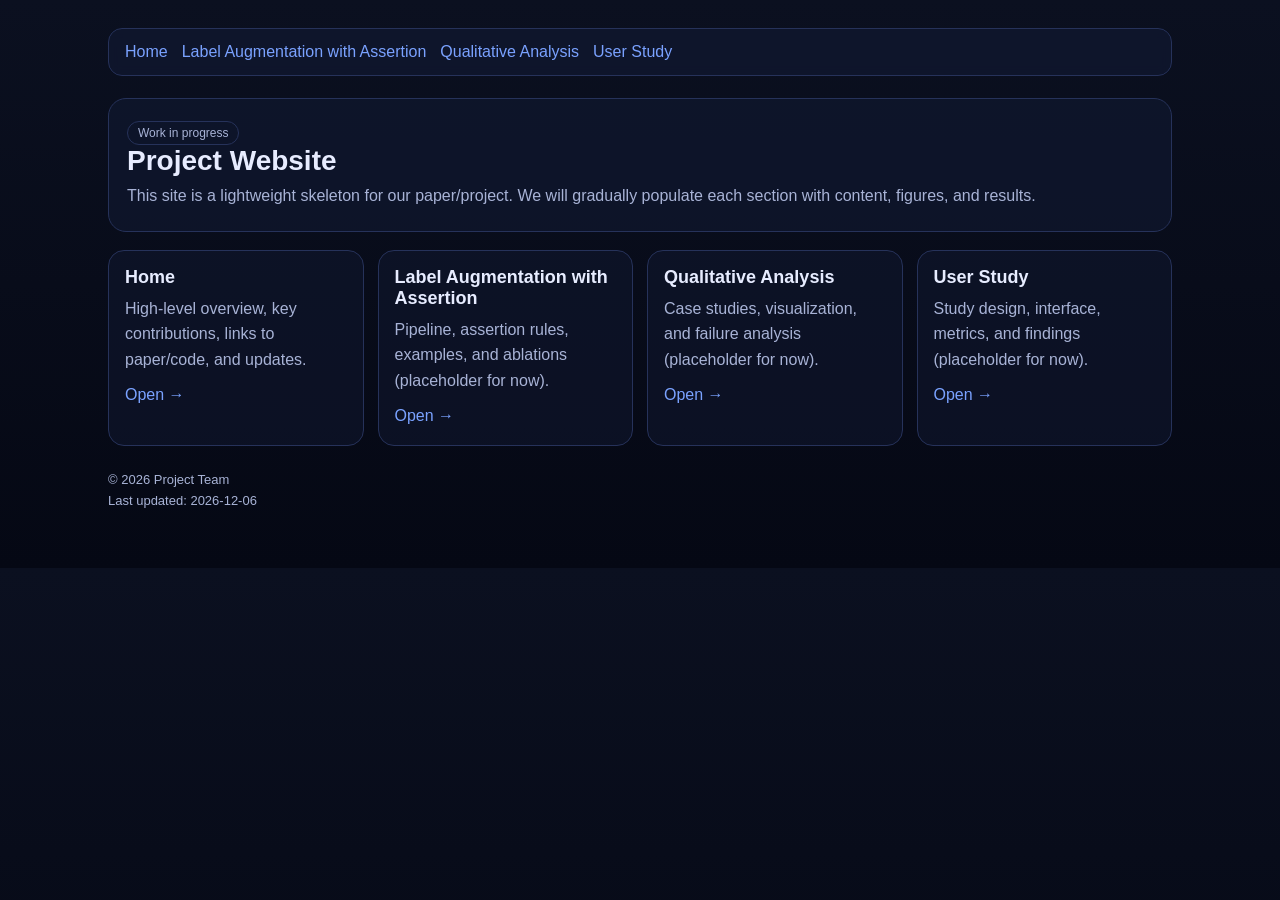
==== docs/index.html @ 4a1790e8 "init" ====
<!doctype html>
<html lang="en">
<head>
  <meta charset="utf-8" />
  <meta name="viewport" content="width=device-width, initial-scale=1" />
  <title>Project Website</title>
  <link rel="stylesheet" href="./assets/style.css" />
</head>
<body>
  <div class="container">
    <div class="nav">
      <a href="./index.html">Home</a>
      <a href="./pages/label-augmentation.html">Label Augmentation with Assertion</a>
      <a href="./pages/qualitative-analysis.html">Qualitative Analysis</a>
      <a href="./pages/user-study.html">User Study</a>
    </div>

    <div class="hero">
      <span class="badge">Work in progress</span>
      <h1>Project Website</h1>
      <p>
        This site is a lightweight skeleton for our paper/project.
        We will gradually populate each section with content, figures, and results.
      </p>
    </div>

    <div class="grid">
      <div class="card">
        <h2>Home</h2>
        <p>High-level overview, key contributions, links to paper/code, and updates.</p>
        <p style="margin-top:10px;"><a href="./index.html">Open →</a></p>
      </div>
      <div class="card">
        <h2>Label Augmentation with Assertion</h2>
        <p>Pipeline, assertion rules, examples, and ablations (placeholder for now).</p>
        <p style="margin-top:10px;"><a href="./pages/label-augmentation.html">Open →</a></p>
      </div>
      <div class="card">
        <h2>Qualitative Analysis</h2>
        <p>Case studies, visualization, and failure analysis (placeholder for now).</p>
        <p style="margin-top:10px;"><a href="./pages/qualitative-analysis.html">Open →</a></p>
      </div>
      <div class="card">
        <h2>User Study</h2>
        <p>Study design, interface, metrics, and findings (placeholder for now).</p>
        <p style="margin-top:10px;"><a href="./pages/user-study.html">Open →</a></p>
      </div>
    </div>

    <div class="footer">
      <div>© <span id="year"></span> Project Team</div>
      <div style="margin-top:6px;">Last updated: <span id="last"></span></div>
    </div>
  </div>

  <script>
    document.getElementById('year').textContent = new Date().getFullYear();
    document.getElementById('last').textContent = new Date().toISOString().slice(0,10);
  </script>
</body>
</html>
---- docs/assets/style.css ----
:root{
    --bg:#0b1020;
    --card:#121a33;
    --text:#e7ecff;
    --muted:#a8b3d6;
    --link:#7aa2ff;
    --border:#26325a;
  }
  
  *{box-sizing:border-box}
  body{
    margin:0;
    font-family: -apple-system,BlinkMacSystemFont,"Segoe UI",Roboto,Helvetica,Arial;
    background: linear-gradient(180deg, var(--bg), #050814);
    color:var(--text);
  }
  a{color:var(--link); text-decoration:none}
  a:hover{text-decoration:underline}
  
  .container{
    max-width: 1100px;
    margin: 0 auto;
    padding: 28px 18px 60px;
  }
  
  .nav{
    display:flex;
    gap:14px;
    flex-wrap:wrap;
    padding: 14px 16px;
    border:1px solid var(--border);
    border-radius: 14px;
    background: rgba(18,26,51,.65);
    backdrop-filter: blur(6px);
  }
  
  .hero{
    margin-top: 22px;
    padding: 22px 18px;
    border:1px solid var(--border);
    border-radius: 18px;
    background: rgba(18,26,51,.55);
  }
  .hero h1{margin:0 0 6px; font-size: 28px}
  .hero p{margin:0; color:var(--muted); line-height:1.6}
  
  .grid{
    margin-top: 18px;
    display:grid;
    grid-template-columns: repeat(auto-fit, minmax(240px, 1fr));
    gap: 14px;
  }
  
  .card{
    border:1px solid var(--border);
    border-radius: 16px;
    background: rgba(18,26,51,.45);
    padding: 16px;
    min-height: 140px;
  }
  .card h2{margin:0 0 8px; font-size: 18px}
  .card p{margin:0; color:var(--muted); line-height:1.6}
  
  .footer{
    margin-top: 26px;
    color: var(--muted);
    font-size: 13px;
  }
  .badge{
    display:inline-block;
    font-size: 12px;
    padding: 4px 10px;
    border:1px solid var(--border);
    border-radius: 999px;
    color: var(--muted);
  }
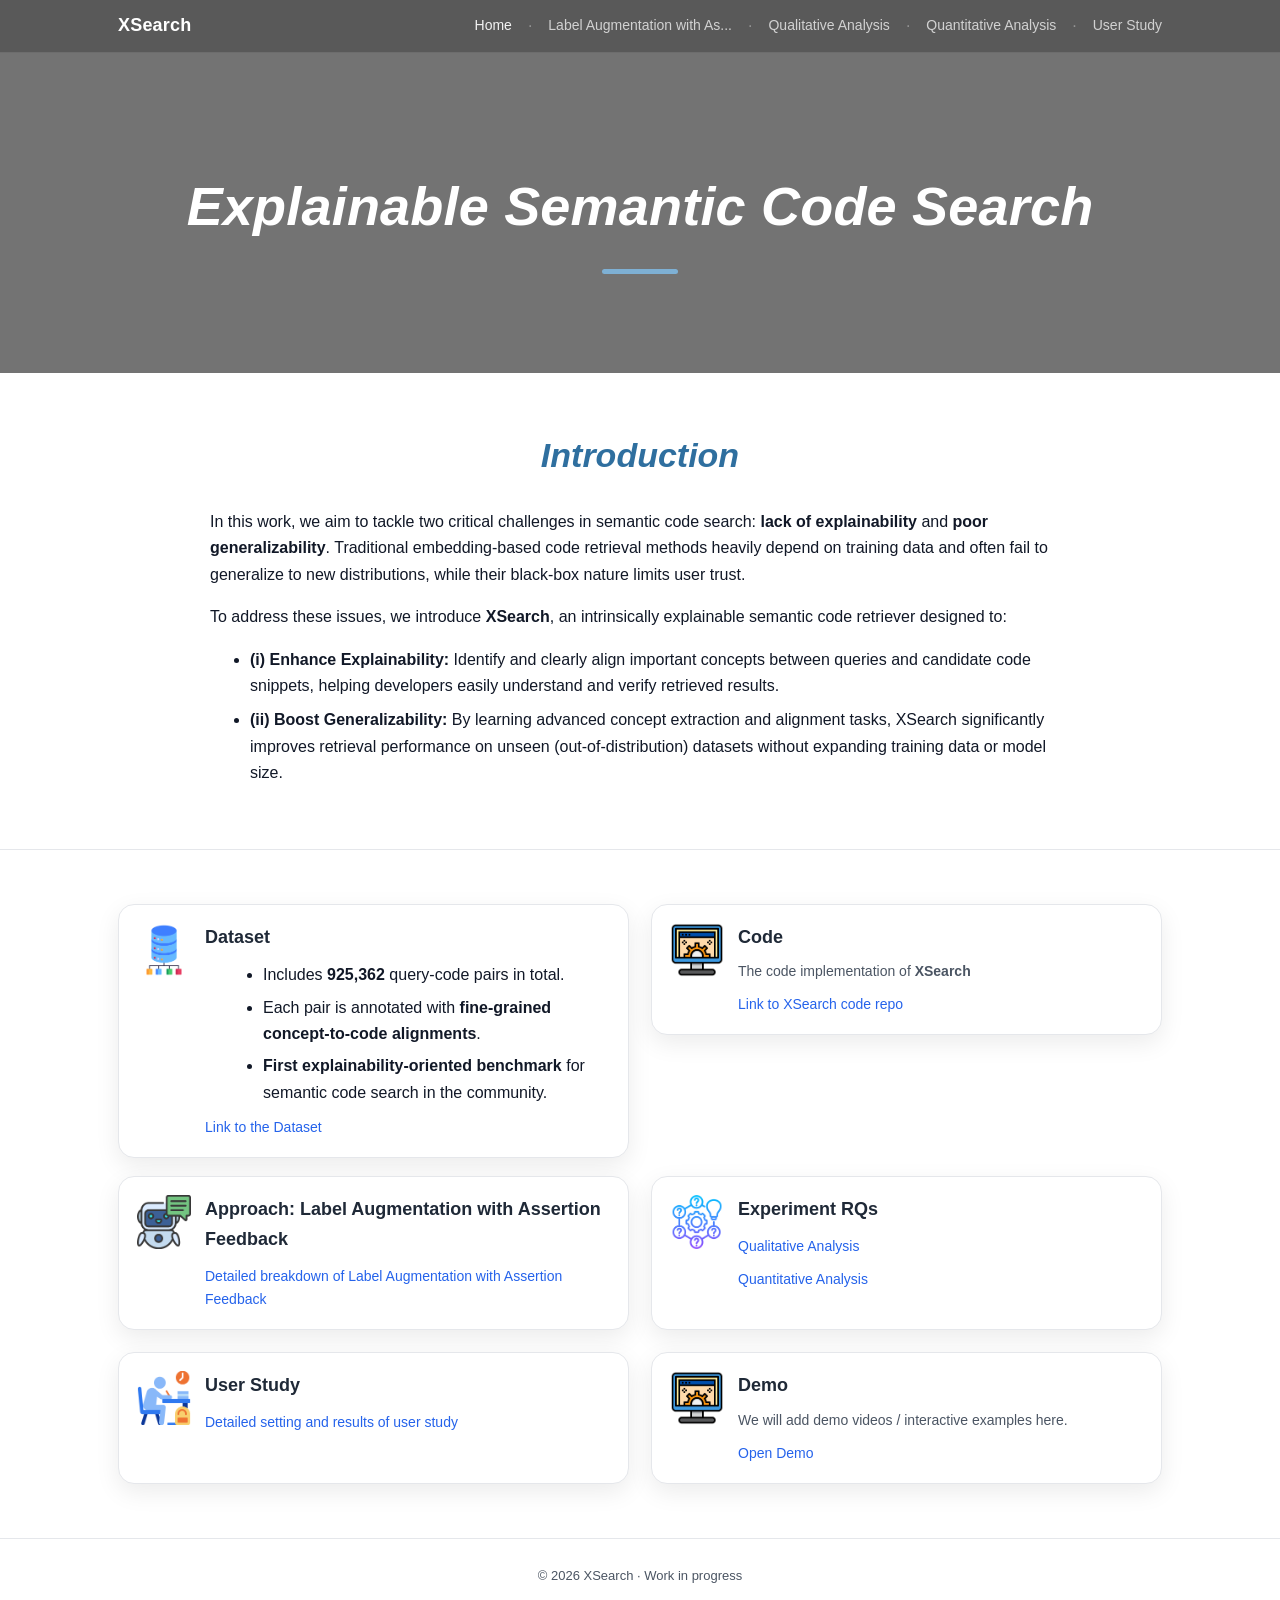
==== commit bf8ba078: "home page" ====
--- a/docs/index.html
+++ b/docs/index.html
@@ -3,59 +3,148 @@
 <head>
   <meta charset="utf-8" />
   <meta name="viewport" content="width=device-width, initial-scale=1" />
-  <title>Project Website</title>
+  <title>XSearch</title>
   <link rel="stylesheet" href="./assets/style.css" />
 </head>
 <body>
-  <div class="container">
-    <div class="nav">
-      <a href="./index.html">Home</a>
-      <a href="./pages/label-augmentation.html">Label Augmentation with Assertion</a>
-      <a href="./pages/qualitative-analysis.html">Qualitative Analysis</a>
-      <a href="./pages/user-study.html">User Study</a>
-    </div>
 
-    <div class="hero">
-      <span class="badge">Work in progress</span>
-      <h1>Project Website</h1>
-      <p>
-        This site is a lightweight skeleton for our paper/project.
-        We will gradually populate each section with content, figures, and results.
-      </p>
-    </div>
-
-    <div class="grid">
-      <div class="card">
-        <h2>Home</h2>
-        <p>High-level overview, key contributions, links to paper/code, and updates.</p>
-        <p style="margin-top:10px;"><a href="./index.html">Open →</a></p>
+  <!-- Top Nav -->
+  <div class="topbar">
+    <div class="container nav">
+      <div class="brand">XSearch</div>
+      <div class="navlinks">
+        <a href="#home">Home</a><span class="sep">·</span>
+        <a href="#assertion" class="dim">Label Augmentation with As...</a><span class="sep">·</span>
+        <a href="#qualitative" class="dim">Qualitative Analysis</a><span class="sep">·</span>
+        <a href="#quantitative" class="dim">Quantitative Analysis</a><span class="sep">·</span>
+        <a href="#user-study" class="dim">User Study</a>
       </div>
-      <div class="card">
-        <h2>Label Augmentation with Assertion</h2>
-        <p>Pipeline, assertion rules, examples, and ablations (placeholder for now).</p>
-        <p style="margin-top:10px;"><a href="./pages/label-augmentation.html">Open →</a></p>
-      </div>
-      <div class="card">
-        <h2>Qualitative Analysis</h2>
-        <p>Case studies, visualization, and failure analysis (placeholder for now).</p>
-        <p style="margin-top:10px;"><a href="./pages/qualitative-analysis.html">Open →</a></p>
-      </div>
-      <div class="card">
-        <h2>User Study</h2>
-        <p>Study design, interface, metrics, and findings (placeholder for now).</p>
-        <p style="margin-top:10px;"><a href="./pages/user-study.html">Open →</a></p>
-      </div>
-    </div>
-
-    <div class="footer">
-      <div>© <span id="year"></span> Project Team</div>
-      <div style="margin-top:6px;">Last updated: <span id="last"></span></div>
     </div>
   </div>
 
+  <!-- Hero -->
+  <div id="home" class="hero">
+    <div class="hero-inner">
+      <h1>Explainable Semantic Code Search</h1>
+      <div class="underline"></div>
+    </div>
+  </div>
+
+  <!-- Introduction -->
+  <section class="section">
+    <div class="container">
+      <h2 class="section-title">Introduction</h2>
+
+      <div class="lead">
+        <p>
+          In this work, we aim to tackle two critical challenges in semantic code search:
+          <b>lack of explainability</b> and <b>poor generalizability</b>.
+          Traditional embedding-based code retrieval methods heavily depend on training data and often fail to generalize to new distributions,
+          while their black-box nature limits user trust.
+        </p>
+
+        <p>
+          To address these issues, we introduce <b>XSearch</b>, an intrinsically explainable semantic code retriever designed to:
+        </p>
+
+        <ul class="bullets">
+          <li><b>(i) Enhance Explainability:</b> Identify and clearly align important concepts between queries and candidate code snippets, helping developers easily understand and verify retrieved results.</li>
+          <li><b>(ii) Boost Generalizability:</b> By learning advanced concept extraction and alignment tasks, XSearch significantly improves retrieval performance on unseen (out-of-distribution) datasets without expanding training data or model size.</li>
+        </ul>
+      </div>
+    </div>
+  </section>
+
+  <!-- Dataset & Code -->
+  <section class="section">
+    <div class="container">
+      <div class="grid-2">
+
+        <div class="card">
+          <img class="icon" src="./assets/icons/dataset.png" alt="dataset" />
+          <div>
+            <h3>Dataset</h3>
+            <ul>
+              <li>Includes <b>925,362</b> query-code pairs in total.</li>
+              <li>Each pair is annotated with <b>fine-grained concept-to-code alignments</b>.</li>
+              <li><b>First explainability-oriented benchmark</b> for semantic code search in the community.</li>
+            </ul>
+            <div class="linkline">
+              <a href="REPLACE_WITH_DATASET_LINK" target="_blank" rel="noreferrer">Link to the Dataset</a>
+            </div>
+          </div>
+        </div>
+
+        <div class="card">
+          <img class="icon" src="./assets/icons/code.png" alt="code" />
+          <div>
+            <h3>Code</h3>
+            <div class="text">The code implementation of <b>XSearch</b></div>
+            <div class="linkline">
+              <a href="REPLACE_WITH_CODE_REPO_LINK" target="_blank" rel="noreferrer">Link to XSearch code repo</a>
+            </div>
+          </div>
+        </div>
+
+      </div>
+
+      <div class="mini-grid">
+        <div class="card" id="assertion">
+          <img class="icon" src="./assets/icons/approach.png" alt="approach" />
+          <div>
+            <h3>Approach: Label Augmentation with Assertion Feedback</h3>
+            <div class="linkline">
+              <a href="REPLACE_WITH_ASSERTION_PAGE_LINK">Detailed breakdown of Label Augmentation with Assertion Feedback</a>
+            </div>
+          </div>
+        </div>
+
+        <div class="card">
+          <img class="icon" src="./assets/icons/rqs.png" alt="rqs" />
+          <div>
+            <h3>Experiment RQs</h3>
+            <div class="linkline" id="qualitative">
+              <a href="REPLACE_WITH_QUAL_PAGE_LINK">Qualitative Analysis</a>
+            </div>
+            <div class="linkline" id="quantitative">
+              <a href="REPLACE_WITH_QUANT_PAGE_LINK">Quantitative Analysis</a>
+            </div>
+          </div>
+        </div>
+      </div>
+
+      <div class="mini-grid" style="margin-top:22px">
+        <div class="card" id="user-study">
+          <img class="icon" src="./assets/icons/user.png" alt="user study" />
+          <div>
+            <h3>User Study</h3>
+            <div class="linkline">
+              <a href="REPLACE_WITH_USER_STUDY_PAGE_LINK">Detailed setting and results of user study</a>
+            </div>
+          </div>
+        </div>
+
+        <div class="card">
+          <img class="icon" src="./assets/icons/code.png" alt="demo" />
+          <div>
+            <h3>Demo</h3>
+            <div class="text">We will add demo videos / interactive examples here.</div>
+            <div class="linkline">
+              <a href="REPLACE_WITH_DEMO_LINK">Open Demo</a>
+            </div>
+          </div>
+        </div>
+      </div>
+
+    </div>
+  </section>
+
+  <div class="footer">
+    © <span id="year"></span> XSearch · Work in progress
+  </div>
+
   <script>
-    document.getElementById('year').textContent = new Date().getFullYear();
-    document.getElementById('last').textContent = new Date().toISOString().slice(0,10);
+    document.getElementById("year").textContent = new Date().getFullYear();
   </script>
 </body>
 </html>
--- a/docs/assets/style.css
+++ b/docs/assets/style.css
@@ -1,77 +1,193 @@
 :root{
-    --bg:#0b1020;
-    --card:#121a33;
-    --text:#e7ecff;
-    --muted:#a8b3d6;
-    --link:#7aa2ff;
-    --border:#26325a;
-  }
-  
-  *{box-sizing:border-box}
-  body{
-    margin:0;
-    font-family: -apple-system,BlinkMacSystemFont,"Segoe UI",Roboto,Helvetica,Arial;
-    background: linear-gradient(180deg, var(--bg), #050814);
-    color:var(--text);
-  }
-  a{color:var(--link); text-decoration:none}
-  a:hover{text-decoration:underline}
-  
-  .container{
-    max-width: 1100px;
-    margin: 0 auto;
-    padding: 28px 18px 60px;
-  }
-  
-  .nav{
-    display:flex;
-    gap:14px;
-    flex-wrap:wrap;
-    padding: 14px 16px;
-    border:1px solid var(--border);
-    border-radius: 14px;
-    background: rgba(18,26,51,.65);
-    backdrop-filter: blur(6px);
-  }
-  
-  .hero{
-    margin-top: 22px;
-    padding: 22px 18px;
-    border:1px solid var(--border);
-    border-radius: 18px;
-    background: rgba(18,26,51,.55);
-  }
-  .hero h1{margin:0 0 6px; font-size: 28px}
-  .hero p{margin:0; color:var(--muted); line-height:1.6}
-  
-  .grid{
-    margin-top: 18px;
-    display:grid;
-    grid-template-columns: repeat(auto-fit, minmax(240px, 1fr));
-    gap: 14px;
-  }
-  
-  .card{
-    border:1px solid var(--border);
-    border-radius: 16px;
-    background: rgba(18,26,51,.45);
-    padding: 16px;
-    min-height: 140px;
-  }
-  .card h2{margin:0 0 8px; font-size: 18px}
-  .card p{margin:0; color:var(--muted); line-height:1.6}
-  
-  .footer{
-    margin-top: 26px;
-    color: var(--muted);
-    font-size: 13px;
-  }
-  .badge{
-    display:inline-block;
-    font-size: 12px;
-    padding: 4px 10px;
-    border:1px solid var(--border);
-    border-radius: 999px;
-    color: var(--muted);
-  }
-  +  --bg: #ffffff;
+  --text: #111827;
+  --muted: #4b5563;
+  --brand: #2f6f9f;      /* 标题那种蓝灰 */
+  --link: #2563eb;
+  --line: #e5e7eb;
+  --shadow: 0 8px 24px rgba(0,0,0,.08);
+}
+
+*{box-sizing:border-box}
+html,body{margin:0;padding:0}
+body{
+  font-family: -apple-system, BlinkMacSystemFont, "Segoe UI", Roboto, Helvetica, Arial, "Noto Sans";
+  background: var(--bg);
+  color: var(--text);
+  line-height: 1.65;
+}
+a{color: var(--link); text-decoration: none}
+a:hover{text-decoration: underline}
+
+.container{
+  max-width: 1080px;
+  margin: 0 auto;
+  padding: 0 18px;
+}
+
+/* ===== Top Nav ===== */
+.topbar{
+  position: sticky;
+  top: 0;
+  z-index: 50;
+  background: rgba(0,0,0,.65);
+  backdrop-filter: blur(8px);
+  border-bottom: 1px solid rgba(255,255,255,.12);
+}
+.nav{
+  display:flex;
+  align-items:center;
+  justify-content: space-between;
+  height: 52px;
+}
+.brand{
+  color: #fff;
+  font-weight: 700;
+  letter-spacing: .2px;
+  font-size: 18px;
+}
+.navlinks{
+  display:flex;
+  gap: 16px;
+  align-items:center;
+}
+.navlinks a{
+  color: rgba(255,255,255,.92);
+  font-size: 14px;
+  white-space: nowrap;
+}
+.navlinks a.dim{color: rgba(255,255,255,.72)}
+.navlinks a:hover{color:#fff; text-decoration:none}
+.navlinks .sep{color: rgba(255,255,255,.35)}
+
+/* ===== Hero ===== */
+.hero{
+  position: relative;
+  min-height: 320px;
+  display:flex;
+  align-items:center;
+  justify-content:center;
+  text-align:center;
+  color:#fff;
+  overflow:hidden;
+}
+.hero::before{
+  content:"";
+  position:absolute;
+  inset:0;
+  background:
+    linear-gradient(180deg, rgba(0,0,0,.55), rgba(0,0,0,.55)),
+    url("./hero.jpg") center/cover no-repeat;
+  transform: scale(1.02);
+}
+.hero-inner{
+  position: relative;
+  padding: 70px 18px 60px;
+  max-width: 980px;
+}
+.hero h1{
+  margin:0;
+  font-size: 54px;
+  font-weight: 800;
+  font-style: italic;
+  letter-spacing: .2px;
+}
+.hero .underline{
+  width: 76px;
+  height: 5px;
+  background: #7fb4da;
+  margin: 18px auto 0;
+  border-radius: 999px;
+  opacity: .95;
+}
+
+/* ===== Section ===== */
+.section{
+  padding: 54px 0;
+  border-bottom: 1px solid var(--line);
+}
+.section-title{
+  text-align:center;
+  font-size: 34px;
+  font-weight: 700;
+  font-style: italic;
+  color: var(--brand);
+  margin: 0 0 26px;
+}
+.lead{
+  max-width: 860px;
+  margin: 0 auto;
+  color: var(--text);
+  font-size: 16px;
+}
+.lead b{font-weight: 800}
+.bullets{
+  margin: 14px auto 0;
+  max-width: 860px;
+  color: var(--text);
+}
+.bullets li{margin: 8px 0}
+
+/* ===== Cards / rows ===== */
+.grid-2{
+  display:grid;
+  grid-template-columns: 1fr 1fr;
+  gap: 22px;
+  align-items:start;
+}
+@media (max-width: 880px){
+  .grid-2{grid-template-columns: 1fr}
+  .hero h1{font-size: 40px}
+}
+
+.card{
+  display:flex;
+  gap: 14px;
+  padding: 18px;
+  border: 1px solid var(--line);
+  border-radius: 16px;
+  background: #fff;
+  box-shadow: var(--shadow);
+}
+.icon{
+  width: 54px;
+  height: 54px;
+  flex: 0 0 54px;
+}
+.card h3{
+  margin: 0 0 8px;
+  font-size: 18px;
+  color: #1f2937;
+}
+.card .text{
+  color: var(--muted);
+  font-size: 14px;
+}
+.card ul{
+  margin: 10px 0 0 18px;
+  color: #111827;
+}
+.card li{margin: 6px 0}
+
+.mini-grid{
+  display:grid;
+  grid-template-columns: 1fr 1fr;
+  gap: 22px;
+  margin-top: 18px;
+}
+@media (max-width: 880px){
+  .mini-grid{grid-template-columns: 1fr}
+}
+
+.linkline{
+  margin-top: 10px;
+  font-size: 14px;
+}
+
+/* ===== Footer ===== */
+.footer{
+  padding: 26px 0 40px;
+  color: var(--muted);
+  text-align:center;
+  font-size: 13px;
+}
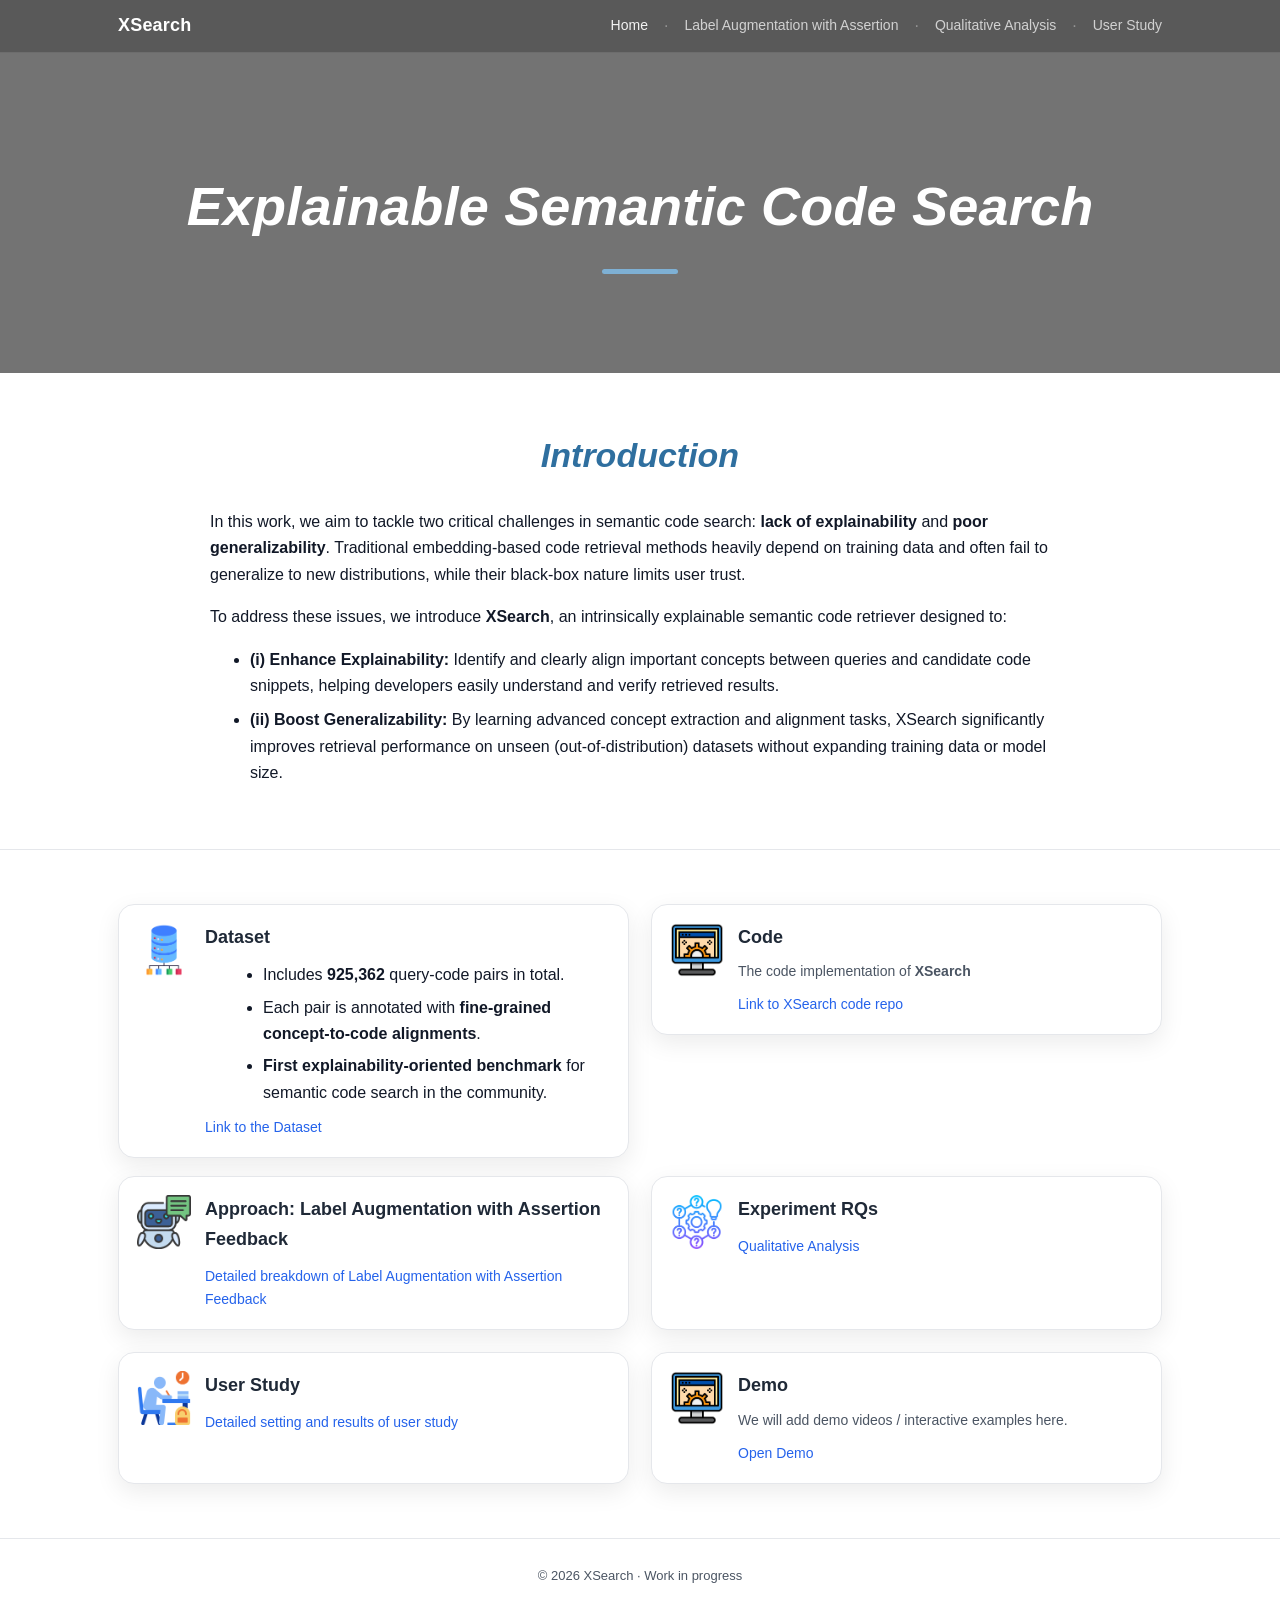
==== commit 87590b95: "assertion" ====
--- a/docs/index.html
+++ b/docs/index.html
@@ -8,16 +8,15 @@
 </head>
 <body>
 
-  <!-- Top Nav -->
+  <!-- Top Nav (index) -->
   <div class="topbar">
     <div class="container nav">
-      <div class="brand">XSearch</div>
+      <div class="brand"><a href="./index.html#home" style="color:inherit;text-decoration:none;">XSearch</a></div>
       <div class="navlinks">
-        <a href="#home">Home</a><span class="sep">·</span>
-        <a href="#assertion" class="dim">Label Augmentation with As...</a><span class="sep">·</span>
-        <a href="#qualitative" class="dim">Qualitative Analysis</a><span class="sep">·</span>
-        <a href="#quantitative" class="dim">Quantitative Analysis</a><span class="sep">·</span>
-        <a href="#user-study" class="dim">User Study</a>
+        <a href="./index.html#home">Home</a><span class="sep">·</span>
+        <a href="./pages/label-augmentation.html" class="dim">Label Augmentation with Assertion</a><span class="sep">·</span>
+        <a href="./pages/qualitative-analysis.html" class="dim">Qualitative Analysis</a><span class="sep">·</span>
+        <a href="./pages/user-study.html" class="dim">User Study</a>
       </div>
     </div>
   </div>
@@ -70,7 +69,7 @@
               <li><b>First explainability-oriented benchmark</b> for semantic code search in the community.</li>
             </ul>
             <div class="linkline">
-              <a href="REPLACE_WITH_DATASET_LINK" target="_blank" rel="noreferrer">Link to the Dataset</a>
+              <a href="https://drive.google.com/drive/folders/12Qob4dyzYts8SLKVNDWtERCY4cN4soKI?usp=sharing" target="_blank" rel="noreferrer">Link to the Dataset</a>
             </div>
           </div>
         </div>
@@ -81,7 +80,7 @@
             <h3>Code</h3>
             <div class="text">The code implementation of <b>XSearch</b></div>
             <div class="linkline">
-              <a href="REPLACE_WITH_CODE_REPO_LINK" target="_blank" rel="noreferrer">Link to XSearch code repo</a>
+              <a href="https://anonymous.4open.science/r/Xsearch-2EC0" target="_blank" rel="noreferrer">Link to XSearch code repo</a>
             </div>
           </div>
         </div>
@@ -94,7 +93,7 @@
           <div>
             <h3>Approach: Label Augmentation with Assertion Feedback</h3>
             <div class="linkline">
-              <a href="REPLACE_WITH_ASSERTION_PAGE_LINK">Detailed breakdown of Label Augmentation with Assertion Feedback</a>
+              <a href="pages/label-augmentation.html">Detailed breakdown of Label Augmentation with Assertion Feedback</a>
             </div>
           </div>
         </div>
@@ -104,10 +103,7 @@
           <div>
             <h3>Experiment RQs</h3>
             <div class="linkline" id="qualitative">
-              <a href="REPLACE_WITH_QUAL_PAGE_LINK">Qualitative Analysis</a>
-            </div>
-            <div class="linkline" id="quantitative">
-              <a href="REPLACE_WITH_QUANT_PAGE_LINK">Quantitative Analysis</a>
+              <a href="pages/qualitative-analysis.html">Qualitative Analysis</a>
             </div>
           </div>
         </div>
@@ -119,7 +115,7 @@
           <div>
             <h3>User Study</h3>
             <div class="linkline">
-              <a href="REPLACE_WITH_USER_STUDY_PAGE_LINK">Detailed setting and results of user study</a>
+              <a href="pages/user-study.html">Detailed setting and results of user study</a>
             </div>
           </div>
         </div>
@@ -130,7 +126,7 @@
             <h3>Demo</h3>
             <div class="text">We will add demo videos / interactive examples here.</div>
             <div class="linkline">
-              <a href="REPLACE_WITH_DEMO_LINK">Open Demo</a>
+              <a href="https://youtu.be/wb9gGgZGK9I">Open Demo</a>
             </div>
           </div>
         </div>
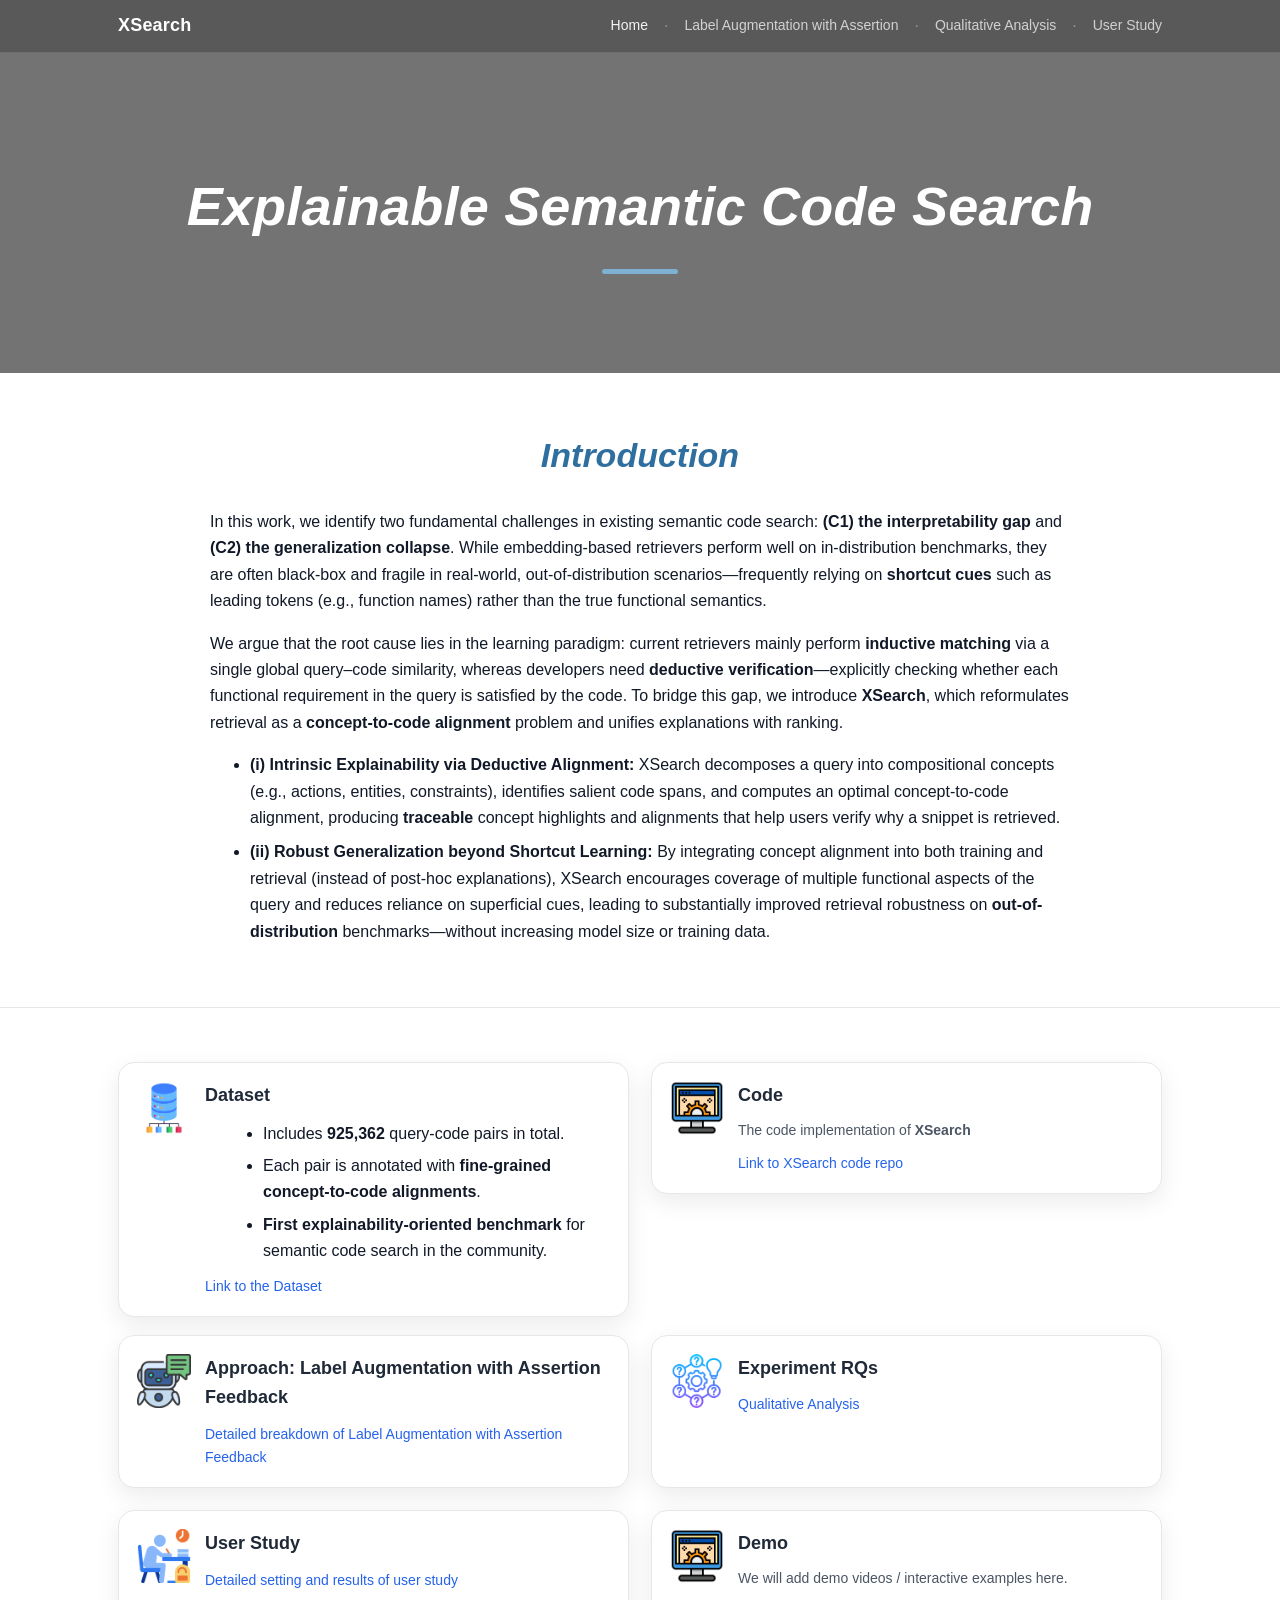
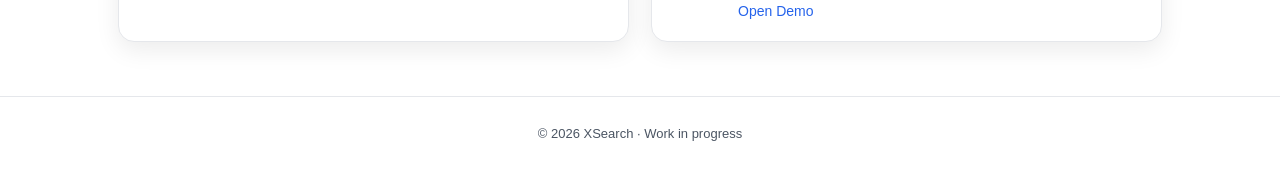
==== commit d60b50d9: "add cases" ====
--- a/docs/index.html
+++ b/docs/index.html
@@ -36,19 +36,32 @@
 
       <div class="lead">
         <p>
-          In this work, we aim to tackle two critical challenges in semantic code search:
-          <b>lack of explainability</b> and <b>poor generalizability</b>.
-          Traditional embedding-based code retrieval methods heavily depend on training data and often fail to generalize to new distributions,
-          while their black-box nature limits user trust.
+          In this work, we identify two fundamental challenges in existing semantic code search:
+          <b>(C1) the interpretability gap</b> and <b>(C2) the generalization collapse</b>.
+          While embedding-based retrievers perform well on in-distribution benchmarks, they are often black-box and fragile in real-world,
+          out-of-distribution scenarios—frequently relying on <b>shortcut cues</b> such as leading tokens (e.g., function names) rather than the true functional semantics.
         </p>
 
         <p>
-          To address these issues, we introduce <b>XSearch</b>, an intrinsically explainable semantic code retriever designed to:
+          We argue that the root cause lies in the learning paradigm:
+          current retrievers mainly perform <b>inductive matching</b> via a single global query–code similarity,
+          whereas developers need <b>deductive verification</b>—explicitly checking whether each functional requirement in the query is satisfied by the code.
+          To bridge this gap, we introduce <b>XSearch</b>, which reformulates retrieval as a <b>concept-to-code alignment</b> problem and unifies explanations with ranking.
         </p>
 
         <ul class="bullets">
-          <li><b>(i) Enhance Explainability:</b> Identify and clearly align important concepts between queries and candidate code snippets, helping developers easily understand and verify retrieved results.</li>
-          <li><b>(ii) Boost Generalizability:</b> By learning advanced concept extraction and alignment tasks, XSearch significantly improves retrieval performance on unseen (out-of-distribution) datasets without expanding training data or model size.</li>
+          <li>
+            <b>(i) Intrinsic Explainability via Deductive Alignment:</b>
+            XSearch decomposes a query into compositional concepts (e.g., actions, entities, constraints),
+            identifies salient code spans, and computes an optimal concept-to-code alignment,
+            producing <b>traceable</b> concept highlights and alignments that help users verify why a snippet is retrieved.
+          </li>
+          <li>
+            <b>(ii) Robust Generalization beyond Shortcut Learning:</b>
+            By integrating concept alignment into both training and retrieval (instead of post-hoc explanations),
+            XSearch encourages coverage of multiple functional aspects of the query and reduces reliance on superficial cues,
+            leading to substantially improved retrieval robustness on <b>out-of-distribution</b> benchmarks—without increasing model size or training data.
+          </li>
         </ul>
       </div>
     </div>
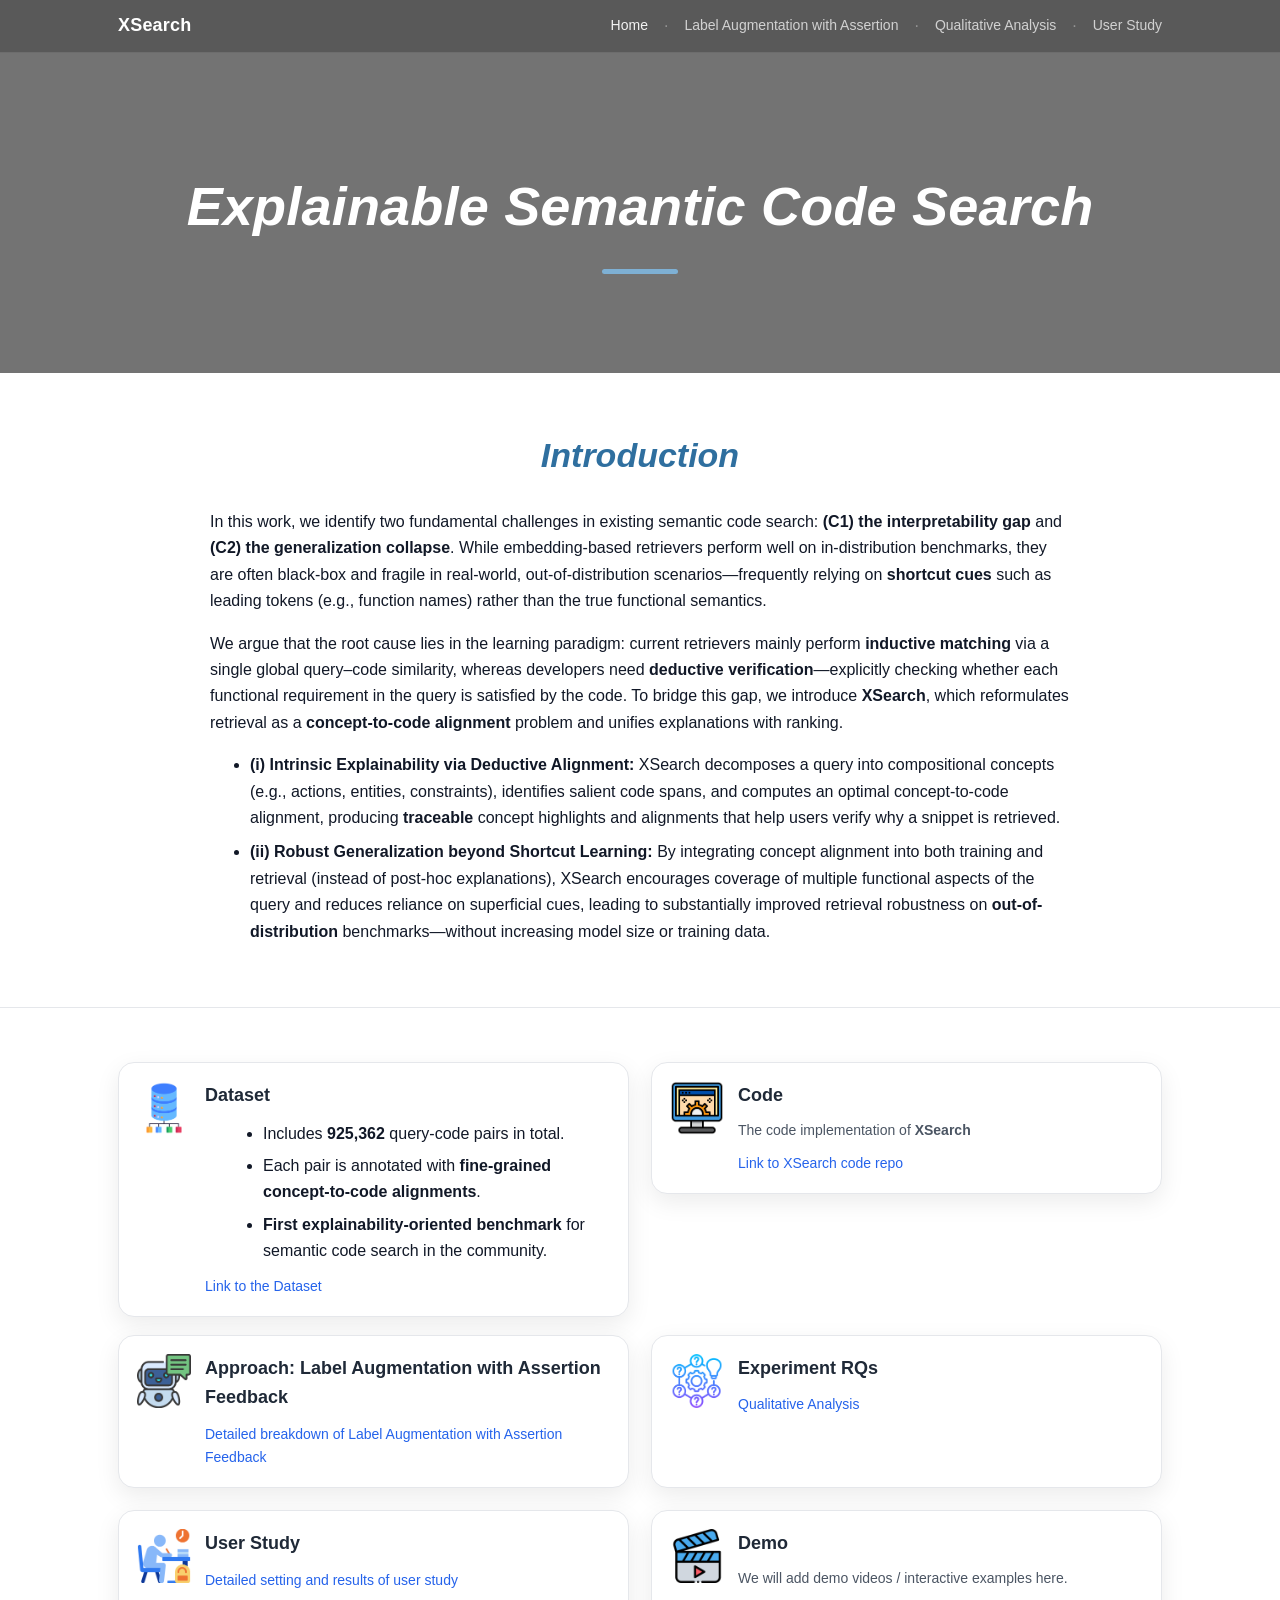
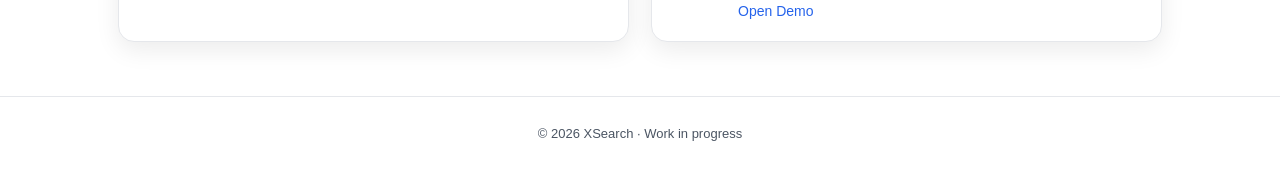
==== commit bbbc9675: "update icon" ====
--- a/docs/index.html
+++ b/docs/index.html
@@ -134,7 +134,7 @@
         </div>
 
         <div class="card">
-          <img class="icon" src="./assets/icons/code.png" alt="demo" />
+          <img class="icon" src="./assets/icons/video.png" alt="demo" />
           <div>
             <h3>Demo</h3>
             <div class="text">We will add demo videos / interactive examples here.</div>
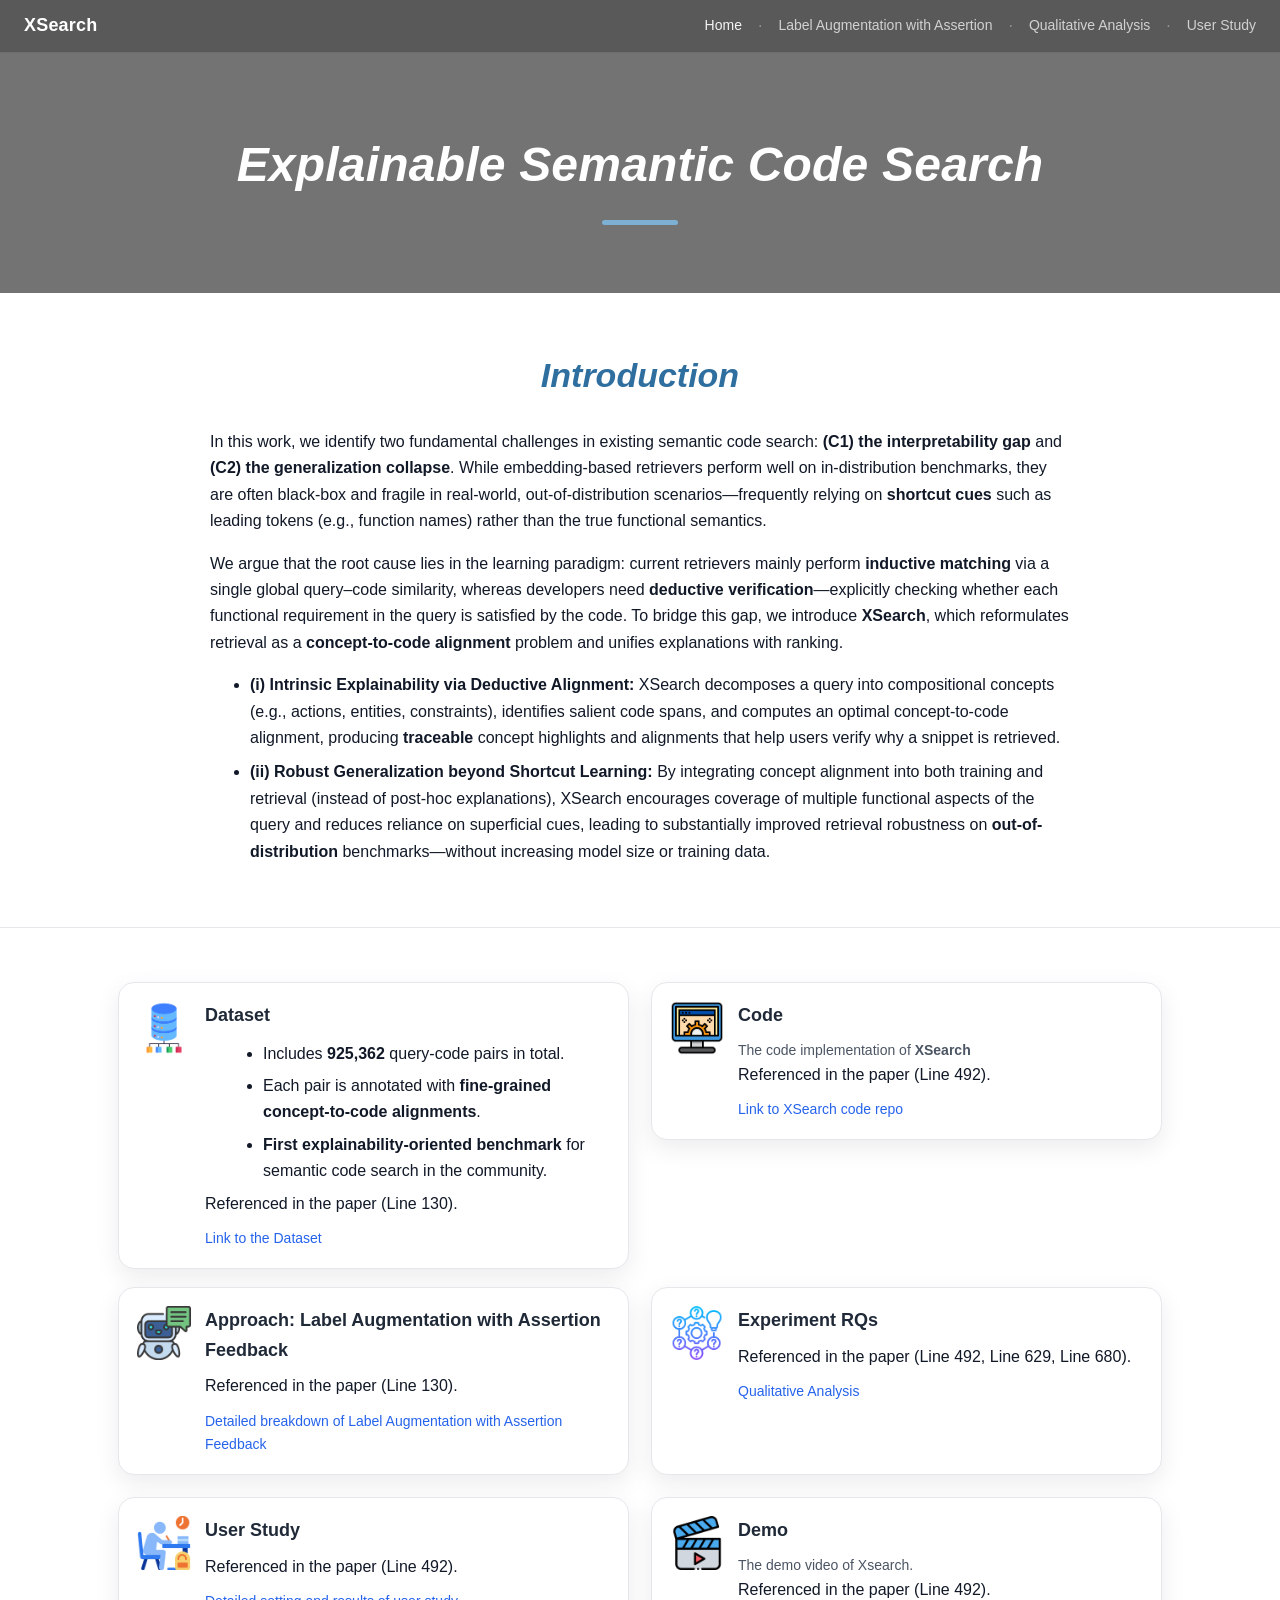
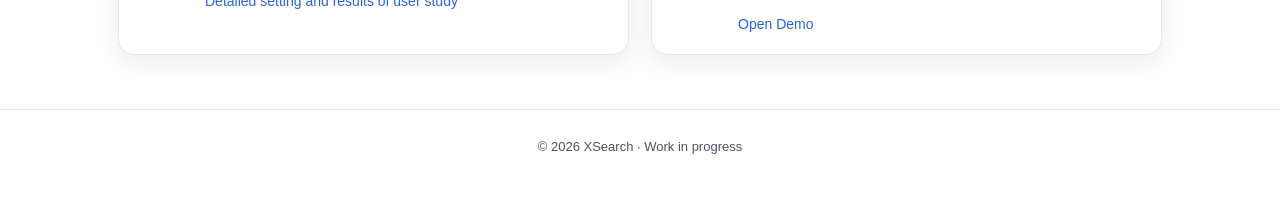
==== commit a7a1b6d3: "update paper reference" ====
--- a/docs/index.html
+++ b/docs/index.html
@@ -81,17 +81,30 @@
               <li>Each pair is annotated with <b>fine-grained concept-to-code alignments</b>.</li>
               <li><b>First explainability-oriented benchmark</b> for semantic code search in the community.</li>
             </ul>
+        
+            <!-- Reference note -->
+            <div class="refnote">
+              Referenced in the paper (Line 130).
+            </div>
+        
             <div class="linkline">
-              <a href="https://drive.google.com/drive/folders/12Qob4dyzYts8SLKVNDWtERCY4cN4soKI?usp=sharing" target="_blank" rel="noreferrer">Link to the Dataset</a>
+              <a href="https://drive.google.com/drive/folders/12Qob4dyzYts8SLKVNDWtERCY4cN4soKI?usp=sharing"
+                 target="_blank" rel="noreferrer">Link to the Dataset</a>
             </div>
           </div>
-        </div>
+        </div>        
 
         <div class="card">
           <img class="icon" src="./assets/icons/code.png" alt="code" />
           <div>
             <h3>Code</h3>
             <div class="text">The code implementation of <b>XSearch</b></div>
+
+            <!-- Reference note -->
+            <div class="refnote">
+              Referenced in the paper (Line 492).
+            </div>
+
             <div class="linkline">
               <a href="https://anonymous.4open.science/r/Xsearch-2EC0" target="_blank" rel="noreferrer">Link to XSearch code repo</a>
             </div>
@@ -105,6 +118,12 @@
           <img class="icon" src="./assets/icons/approach.png" alt="approach" />
           <div>
             <h3>Approach: Label Augmentation with Assertion Feedback</h3>
+
+            <!-- Reference note -->
+            <div class="refnote">
+              Referenced in the paper (Line 130).
+            </div>
+
             <div class="linkline">
               <a href="pages/label-augmentation.html">Detailed breakdown of Label Augmentation with Assertion Feedback</a>
             </div>
@@ -115,6 +134,11 @@
           <img class="icon" src="./assets/icons/rqs.png" alt="rqs" />
           <div>
             <h3>Experiment RQs</h3>
+
+            <div class="refnote">
+              Referenced in the paper (Line 492, Line 629, Line 680).
+            </div>
+
             <div class="linkline" id="qualitative">
               <a href="pages/qualitative-analysis.html">Qualitative Analysis</a>
             </div>
@@ -127,6 +151,11 @@
           <img class="icon" src="./assets/icons/user.png" alt="user study" />
           <div>
             <h3>User Study</h3>
+
+            <div class="refnote">
+              Referenced in the paper (Line 492).
+            </div>
+
             <div class="linkline">
               <a href="pages/user-study.html">Detailed setting and results of user study</a>
             </div>
@@ -137,7 +166,12 @@
           <img class="icon" src="./assets/icons/video.png" alt="demo" />
           <div>
             <h3>Demo</h3>
-            <div class="text">We will add demo videos / interactive examples here.</div>
+            <div class="text">The demo video of Xsearch.</div>
+
+            <div class="refnote">
+              Referenced in the paper (Line 492).
+            </div>
+
             <div class="linkline">
               <a href="https://youtu.be/wb9gGgZGK9I">Open Demo</a>
             </div>
--- a/docs/assets/style.css
+++ b/docs/assets/style.css
@@ -2,7 +2,7 @@
   --bg: #ffffff;
   --text: #111827;
   --muted: #4b5563;
-  --brand: #2f6f9f;      /* 标题那种蓝灰 */
+  --brand: #2f6f9f;
   --link: #2563eb;
   --line: #e5e7eb;
   --shadow: 0 8px 24px rgba(0,0,0,.08);
@@ -34,23 +34,37 @@
   backdrop-filter: blur(8px);
   border-bottom: 1px solid rgba(255,255,255,.12);
 }
+
+/* Make brand (left) and nav links (right) stretch to both sides */
 .nav{
   display:flex;
   align-items:center;
   justify-content: space-between;
   height: 52px;
-}
+  gap: 16px;                 /* add spacing so items don't touch on narrow widths */
+}
+
+/* Keep the brand from shrinking */
 .brand{
   color: #fff;
   font-weight: 700;
   letter-spacing: .2px;
   font-size: 18px;
-}
+  flex: 0 0 auto;            /* prevent shrink */
+  white-space: nowrap;
+}
+
+/* Let nav links take remaining space and align to the right edge */
 .navlinks{
   display:flex;
   gap: 16px;
   align-items:center;
-}
+  justify-content: flex-end; /* push links to the right */
+  flex: 1 1 auto;            /* occupy remaining space */
+  flex-wrap: wrap;           /* wrap on smaller screens instead of overflow */
+  text-align: right;
+}
+
 .navlinks a{
   color: rgba(255,255,255,.92);
   font-size: 14px;
@@ -60,10 +74,63 @@
 .navlinks a:hover{color:#fff; text-decoration:none}
 .navlinks .sep{color: rgba(255,255,255,.35)}
 
+/* On very small screens, allow the topbar to grow in height to fit wrapped links */
+@media (max-width: 720px){
+  .nav{
+    height: auto;            /* allow multi-line nav */
+    padding: 10px 0;         /* keep vertical breathing room */
+    align-items: flex-start; /* align to top when wrapped */
+  }
+  .navlinks{
+    row-gap: 8px;
+  }
+}
+
+/* =========================
+   Topbar: make it full-width (override .container)
+   ========================= */
+
+/* In topbar, the node is: <div class="container nav"> */
+.topbar .container.nav{
+  max-width: none;        /* remove the 1080px cap */
+  width: 100%;            /* stretch to viewport */
+  margin: 0;              /* no centering margin */
+  padding: 0 24px;        /* keep some breathing room from window edges */
+}
+
+/* Keep left-right alignment */
+.topbar .nav{
+  display: flex;
+  align-items: center;
+  justify-content: space-between;
+  height: 52px;
+  gap: 16px;
+}
+
+/* Right-align links and allow wrap */
+.topbar .navlinks{
+  flex: 1 1 auto;
+  display: flex;
+  justify-content: flex-end;
+  align-items: center;
+  gap: 16px;
+  flex-wrap: wrap;
+}
+
+/* Small screens: allow multi-line nav */
+@media (max-width: 720px){
+  .topbar .nav{
+    height: auto;
+    padding: 10px 0;
+    align-items: flex-start;
+  }
+}
+
+
 /* ===== Hero ===== */
 .hero{
   position: relative;
-  min-height: 320px;
+  min-height: 240px;         /* reduced from 320px */
   display:flex;
   align-items:center;
   justify-content:center;
@@ -82,12 +149,12 @@
 }
 .hero-inner{
   position: relative;
-  padding: 70px 18px 60px;
+  padding: 44px 18px 40px;   /* reduced vertical padding */
   max-width: 980px;
 }
 .hero h1{
   margin:0;
-  font-size: 54px;
+  font-size: 48px;           /* reduced from 54px */
   font-weight: 800;
   font-style: italic;
   letter-spacing: .2px;
@@ -96,7 +163,7 @@
   width: 76px;
   height: 5px;
   background: #7fb4da;
-  margin: 18px auto 0;
+  margin: 16px auto 0;       /* slightly reduced */
   border-radius: 999px;
   opacity: .95;
 }
@@ -137,7 +204,9 @@
 }
 @media (max-width: 880px){
   .grid-2{grid-template-columns: 1fr}
-  .hero h1{font-size: 40px}
+  .hero h1{font-size: 38px}  /* slightly smaller than before */
+  .hero{min-height: 200px}   /* further reduce hero height on small screens */
+  .hero-inner{padding: 34px 18px 32px}
 }
 
 .card{
